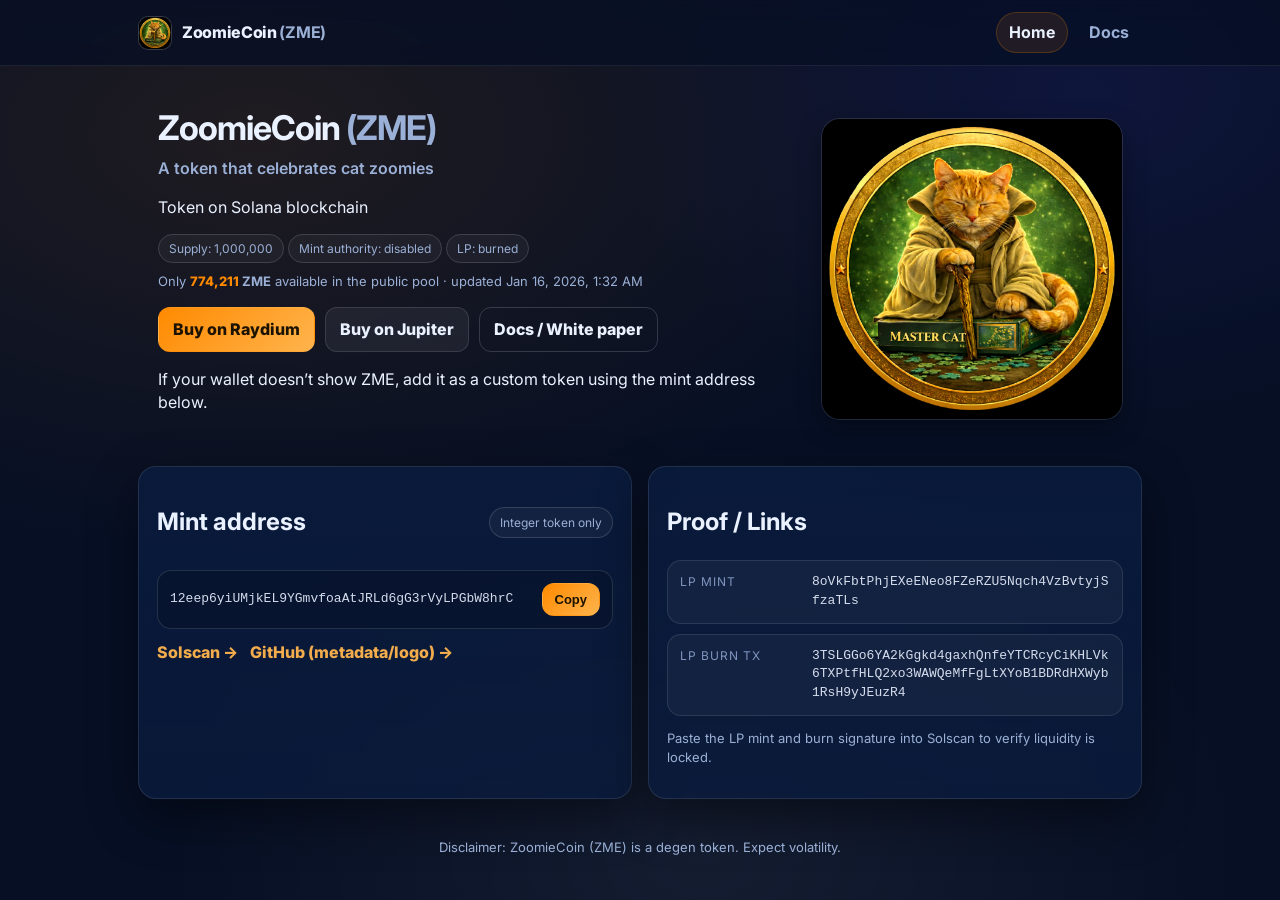
==== index.html @ 4a3ef8f7 "launch website" ====
<!doctype html>
<html lang="en">
<head>
  <meta charset="utf-8" />
  <meta name="viewport" content="width=device-width,initial-scale=1" />
  <title>ZoomieCoin (ZME)</title>
  <meta name="description" content="ZoomieCoin (ZME) — A token that celebrates cat zoomies in the world" />

  <link rel="icon" href="assets/logo.png" />
  <link rel="stylesheet" href="styles.css" />

  <link rel="preconnect" href="https://fonts.googleapis.com">
  <link rel="preconnect" href="https://fonts.gstatic.com" crossorigin>
  <link href="https://fonts.googleapis.com/css2?family=Inter:wght@400;500;600;700;800&display=swap" rel="stylesheet">
</head>

<body>
  <nav class="topnav">
    <div class="nav-inner">
      <div class="nav-left">
        <img src="assets/logo.png" alt="ZoomieCoin logo" class="nav-logo" />
        <div class="nav-title">ZoomieCoin <span class="sym">(ZME)</span></div>
      </div>
      <div class="nav-links">
        <a class="active" href="/">Home</a>
        <a href="/docs.html">Docs</a>
      </div>
    </div>
  </nav>

  <main class="wrap">
    <header class="hero">
      <div class="hero-inner">

        <!-- LEFT: text + buttons -->
        <div class="hero-left">
          <h1>ZoomieCoin <span class="muted">(ZME)</span></h1>
          <p class="tagline">A token that celebrates cat zoomies</p>
          <p class="subline">Token on Solana blockchain</p>

          <div class="pill-row">
            <span class="pill">Supply: 1,000,000</span>
            <span class="pill ok">Mint authority: disabled</span>
            <span class="pill ok">LP: burned</span>
            <p class="small">
             Only <strong><span id="poolAmt">…</span> ZME</strong> available in the public pool
            <span class="muted">· updated <span id="poolUpdated">…</span></span>
            </p>
            
          </div>

          <div class="hero-actions">
            <a class="btn primary" href="https://raydium.io/swap/" target="_blank">Buy on Raydium</a>
            <a class="btn secondary" href="https://jup.ag/swap/SOL-ZME" target="_blank">Buy on Jupiter</a>
            <a class="btn ghost" href="/docs.html">Docs / White paper</a>
          </div>

          <p class="helper">
            If your wallet doesn’t show ZME, add it as a custom token using the mint address below.
          </p>
        </div>

        <!-- RIGHT: logo -->
        <div class="hero-right">
          <img src="assets/logo.png" alt="ZoomieCoin logo" class="hero-logo">
        </div>

      </div>
    </header>


    <section class="grid2">
      <section class="card">
        <div class="section-title">
          <h2>Mint address</h2>
          <span class="pill">Integer token only</span>
        </div>

        <div class="copybox">
          <code id="mint" class="break">12eep6yiUMjkEL9YGmvfoaAtJRLd6gG3rVyLPGbW8hrC</code>
          <button class="btn small" id="copyMintBtn" type="button">Copy</button>
        </div>

        <div class="row">
          <a class="link" href="https://solscan.io/token/12eep6yiUMjkEL9YGmvfoaAtJRLd6gG3rVyLPGbW8hrC" target="_blank" rel="noreferrer">Solscan →</a>
          <a class="link" href="https://github.com/rouxpn/ZoomieCoin" target="_blank" rel="noreferrer">GitHub (metadata/logo) →</a>
        </div>
      </section>

      <section class="card">
        <h2>Proof / Links</h2>
        <ul class="kv">
          <li><span>LP mint</span><code class="break">8oVkFbtPhjEXeENeo8FZeRZU5Nqch4VzBvtyjSfzaTLs</code></li>
          <li><span>LP burn tx</span><code class="break">3TSLGGo6YA2kGgkd4gaxhQnfeYTCRcyCiKHLVk6TXPtfHLQ2xo3WAWQeMfFgLtXYoB1BDRdHXWyb1RsH9yJEuzR4</code></li>
        </ul>
        <p class="small">Paste the LP mint and burn signature into Solscan to verify liquidity is locked.</p>
      </section>
    </section>

    <footer class="footer">
      <p>Disclaimer: ZoomieCoin (ZME) is a degen token. Expect volatility.</p>
    </footer>
  </main>

  <div class="toast" id="toast">Copied!</div>

  <script>
    const mintEl = document.getElementById("mint");
    const btn = document.getElementById("copyMintBtn");
    const toast = document.getElementById("toast");

    function showToast(text){
      toast.textContent = text;
      toast.classList.add("show");
      window.clearTimeout(window.__toastTimer);
      window.__toastTimer = window.setTimeout(() => toast.classList.remove("show"), 900);
    }

    btn.addEventListener("click", async () => {
      const mint = mintEl.textContent.trim();
      try {
        await navigator.clipboard.writeText(mint);
        showToast("Mint copied");
      } catch (e) {
        showToast("Copy failed — select manually");
      }
    });
  </script>
  
<script>
  async function loadPoolBalance() {
    const amtEl = document.getElementById("poolAmt");
    const updEl = document.getElementById("poolUpdated");
    if (!amtEl || !updEl) return;

    try {
      const res = await fetch("/data/pool.json", { cache: "no-store" });
      if (!res.ok) throw new Error("HTTP " + res.status);

      const data = await res.json();

      // amount
      const n = Number(data.amount);
      amtEl.textContent = Number.isFinite(n) ? n.toLocaleString() : data.amount;

      // updated time (stored by python as UTC ISO)
      if (data.updated_utc) {
        const d = new Date(data.updated_utc);
        updEl.textContent = d.toLocaleString([], {
          year: "numeric",
          month: "short",
          day: "2-digit",
          hour: "numeric",
          minute: "2-digit"
        });
      } else {
        updEl.textContent = "—";
      }
    } catch (e) {
      console.warn("Pool balance load failed:", e);
      amtEl.textContent = "—";
      updEl.textContent = "—";
    }
  }

  loadPoolBalance();
</script>
</body>
</html>
---- styles.css ----
/* ZoomieCoin theme inspired by modern DEX dashboards (dark navy + orange accent) */

:root{
  --bg: #060f24;           /* deep navy */
  --bg2:#081734;           /* slightly lighter */
  --panel:#0a1b3d;         /* card surface */
  --panel2:#0b214b;        /* hover surface */
  --border: rgba(255,255,255,.10);
  --border2: rgba(255,255,255,.16);

  --text:#eaf1ff;
  --muted:#9bb0d6;
  --muted2:#7f95bf;

  --accent:#ff8a00;        /* orange */
  --accent2:#ffb44d;
  --ok:#22c55e;

  --shadow: 0 18px 50px rgba(0,0,0,.45);
  --radius: 18px;
  --radius2: 14px;

  --maxw: 1040px;
}

*{ box-sizing:border-box; }
html,body{ height:100%; }
body{
  margin:0;
  font-family: Inter, system-ui, -apple-system, Segoe UI, Roboto, Arial, sans-serif;
  background: radial-gradient(1200px 700px at 20% 15%, rgba(255,138,0,.10), transparent 60%),
              radial-gradient(900px 600px at 85% 10%, rgba(79,70,229,.12), transparent 55%),
              radial-gradient(900px 700px at 55% 95%, rgba(255,255,255,.06), transparent 60%),
              var(--bg);
  color: var(--text);
  line-height: 1.45;
}

/* ---------- Top nav ---------- */
.topnav{
  position: sticky;
  top: 0;
  z-index: 10;
  background: rgba(6, 15, 36, .70);
  border-bottom: 1px solid rgba(255,255,255,.08);
  backdrop-filter: blur(10px);
  -webkit-backdrop-filter: blur(10px);
}

.nav-inner{
  max-width: var(--maxw);
  margin: 0 auto;
  padding: 12px 18px;
  display:flex;
  align-items:center;
  justify-content:space-between;
  gap: 14px;
}

.nav-left{
  display:flex;
  align-items:center;
  gap: 10px;
  min-width: 220px;
}

.nav-logo{
  width: 34px;
  height: 34px;
  border-radius: 10px;
  border: 1px solid rgba(255,255,255,.12);
  background: rgba(255,255,255,.06);
}

.nav-title{
  font-weight: 800;
  letter-spacing: -0.02em;
}

.nav-title .sym{
  color: var(--muted);
  font-weight: 700;
}

.nav-links{
  display:flex;
  align-items:center;
  gap: 8px;
}

.nav-links a{
  text-decoration:none;
  color: var(--muted);
  font-weight: 700;
  padding: 8px 12px;
  border-radius: 999px;
  border: 1px solid transparent;
}

.nav-links a:hover{
  color: var(--text);
  background: rgba(255,255,255,.05);
  border-color: rgba(255,255,255,.08);
}

.nav-links a.active{
  color: var(--text);
  background: rgba(255,138,0,.10);
  border-color: rgba(255,138,0,.22);
}

/* ---------- Layout ---------- */
.wrap{
  max-width: var(--maxw);
  margin: 22px auto 44px auto;
  padding: 0 18px;
  display:grid;
  gap: 16px;
}

.card{
  background: linear-gradient(180deg, rgba(10,27,61,.88), rgba(10,27,61,.78));
  border: 1px solid var(--border);
  border-radius: var(--radius);
  box-shadow: var(--shadow);
  padding: 18px;
}

.card:hover{
  border-color: rgba(255,255,255,.14);
}

.hero{
  padding: 20px;
}

.hero-top{
  display:flex;
  justify-content:space-between;
  align-items:flex-start;
  gap: 18px;
  flex-wrap: wrap;
}

.hero h1{
  margin:0;
  font-size: 34px;
  letter-spacing: -0.03em;
  line-height: 1.15;
}

.muted{ color: var(--muted); }
.small{ font-size: 13px; color: var(--muted); }
.fine{ font-size: 12.5px; color: var(--muted2); margin-top: 8px; }

.tagline{
  margin: 10px 0 0 0;
  color: var(--muted);
  font-weight: 600;
  max-width: 65ch;
}

.badges{
  display:flex;
  gap: 8px;
  flex-wrap: wrap;
  justify-content:flex-end;
}

.badge{
  font-size: 12px;
  color: var(--muted);
  border: 1px solid rgba(255,255,255,.10);
  background: rgba(255,255,255,.04);
  padding: 8px 10px;
  border-radius: 999px;
}

.badge.ok{
  color: rgba(234,241,255,.88);
  border-color: rgba(34,197,94,.28);
  background: rgba(34,197,94,.10);
}

.hero-actions{
  display:flex;
  gap: 10px;
  flex-wrap: wrap;
  margin-top: 16px;
}

/* ---------- Buttons ---------- */
.btn, .iconbtn{
  display:inline-flex;
  align-items:center;
  justify-content:center;
  gap: 8px;
  padding: 10px 14px;
  border-radius: 12px;
  border: 1px solid transparent;
  text-decoration:none;
  font-weight: 800;
  cursor: pointer;
  user-select: none;
}

.btn{
  background: linear-gradient(135deg, var(--accent), var(--accent2));
  color: #1b1200;
}

.btn:hover{
  filter: brightness(1.02);
  transform: translateY(-1px);
}

.btn:active{ transform: translateY(0px); }

.btn.secondary{
  background: rgba(255,255,255,.06);
  border-color: rgba(255,255,255,.12);
  color: var(--text);
}

.btn.secondary:hover{
  background: rgba(255,255,255,.09);
}

.btn.ghost{
  background: transparent;
  border-color: rgba(255,255,255,.16);
  color: var(--text);
}

.btn.small{
  padding: 8px 12px;
  font-size: 13px;
}

a.link{
  color: rgba(255,180,77,.95);
  font-weight: 800;
  text-decoration: none;
}
a.link:hover{ text-decoration: underline; }

/* ---------- Grid ---------- */
.grid2{
  display:grid;
  grid-template-columns: 1fr 1fr;
  gap: 16px;
}

.section-title{
  display:flex;
  align-items:center;
  justify-content:space-between;
  gap: 10px;
  flex-wrap: wrap;
}

.pill{
  font-size: 12px;
  color: var(--muted);
  border: 1px solid rgba(255,255,255,.14);
  padding: 6px 10px;
  border-radius: 999px;
  background: rgba(255,255,255,.04);
}

/* ---------- Mint copy box ---------- */
.copybox{
  display:flex;
  align-items:center;
  justify-content:space-between;
  gap: 10px;
  border: 1px solid rgba(255,255,255,.12);
  background: rgba(0,0,0,.16);
  border-radius: var(--radius2);
  padding: 12px;
  margin: 10px 0 8px 0;
}

code, .mono{
  font-family: ui-monospace, SFMono-Regular, Menlo, Monaco, Consolas, "Liberation Mono", "Courier New", monospace;
  font-size: 13px;
  color: rgba(234,241,255,.90);
}

.break{ word-break: break-all; }

.row{
  display:flex;
  gap: 12px;
  flex-wrap: wrap;
  margin-top: 12px;
}

/* ---------- KV list ---------- */
.kv{
  list-style:none;
  padding: 0;
  margin: 0;
  display:grid;
  gap: 10px;
}

.kv li{
  display:grid;
  grid-template-columns: 120px 1fr;
  gap: 12px;
  padding: 12px;
  border-radius: 14px;
  border: 1px solid rgba(255,255,255,.10);
  background: rgba(255,255,255,.04);
}

.kv li span{
  color: var(--muted2);
  font-size: 12px;
  text-transform: uppercase;
  letter-spacing: .08em;
}

/* ---------- PDF ---------- */
.pdf-frame{
  border: 1px solid rgba(255,255,255,.10);
  border-radius: 14px;
  overflow: hidden;
  background: rgba(0,0,0,.18);
}

.pdf-frame iframe{
  width: 100%;
  height: 78vh;
  border: 0;
  display: block;
}

/* ---------- Footer ---------- */
.footer{
  text-align:center;
  padding: 10px 0 0 0;
  color: var(--muted);
  font-size: 13px;
}

/* ---------- Toast ---------- */
.toast{
  position: fixed;
  left: 50%;
  bottom: 18px;
  transform: translateX(-50%);
  background: rgba(10,27,61,.92);
  border: 1px solid rgba(255,255,255,.12);
  color: var(--text);
  padding: 10px 12px;
  border-radius: 999px;
  box-shadow: 0 16px 40px rgba(0,0,0,.45);
  font-weight: 800;
  opacity: 0;
  pointer-events: none;
  transition: opacity .18s ease, transform .18s ease;
}
.toast.show{
  opacity: 1;
  transform: translateX(-50%) translateY(-2px);
}

/* Mobile */
@media (max-width: 860px){
  .grid2{ grid-template-columns: 1fr; }
  .kv li{ grid-template-columns: 1fr; }
  .hero h1{ font-size: 30px; }
}

/* ================================
   HERO LAYOUT (desktop)
================================ */
.hero-inner {
  display: grid;
  grid-template-columns: 1fr auto;
  align-items: center;
  gap: 24px;
}

.hero-left {
  max-width: 680px;
}

.hero-right {
  display: flex;
  align-items: center;
  justify-content: center;
}

/* HERO LOGO (desktop size) */
.hero-logo {
  width: 300px;            /* change this (64–96) if you want */
  max-width: 300px;
  height: auto;
  display: block;
  border-radius: 18px;
  background: rgba(255,255,255,0.04);
  box-shadow:
    0 0 0 1px rgba(255,255,255,0.12),
    0 8px 24px rgba(0,0,0,0.35);
}

/* ================================
   MOBILE POLISH
================================ */
@media (max-width: 900px) {

  /* Overall spacing */
  .wrap { padding: 0 14px; }

  /* Nav wraps cleanly */
  .nav-inner {
    flex-wrap: wrap;
    gap: 10px;
  }

  .nav-left {
    min-width: unset;
  }

  .nav-links {
    width: 100%;
    justify-content: flex-start;
  }

  /* Hero stacks */
  .hero-inner {
    grid-template-columns: 1fr;
    gap: 14px;
  }

  .hero-right {
    justify-content: flex-start;
  }

  .hero h1 {
    font-size: 28px;
  }

  /* Logo smaller on mobile */
  .hero-logo {
    width: 260px;
    max-width: 260px;
    margin-top: 10px;
  }

  /* Badges/pills align left */
  .badges, .pill-row {
    justify-content: flex-start;
  }

  /* Buttons become full-width */
  .hero-actions .btn {
    width: 100%;
    justify-content: center;
  }

  /* Copy box stacks */
  .copybox {
    flex-direction: column;
    align-items: stretch;
    gap: 10px;
  }

  .copybox code {
    width: 100%;
    overflow-x: auto;
    display: block;
  }

  .copybox .btn,
  .copybox .iconbtn {
    width: 100%;
  }

  /* KV list becomes single column */
  .kv li {
    grid-template-columns: 1fr;
  }
}

#poolAmt {
  color: var(--accent);
  font-weight: 800;
}
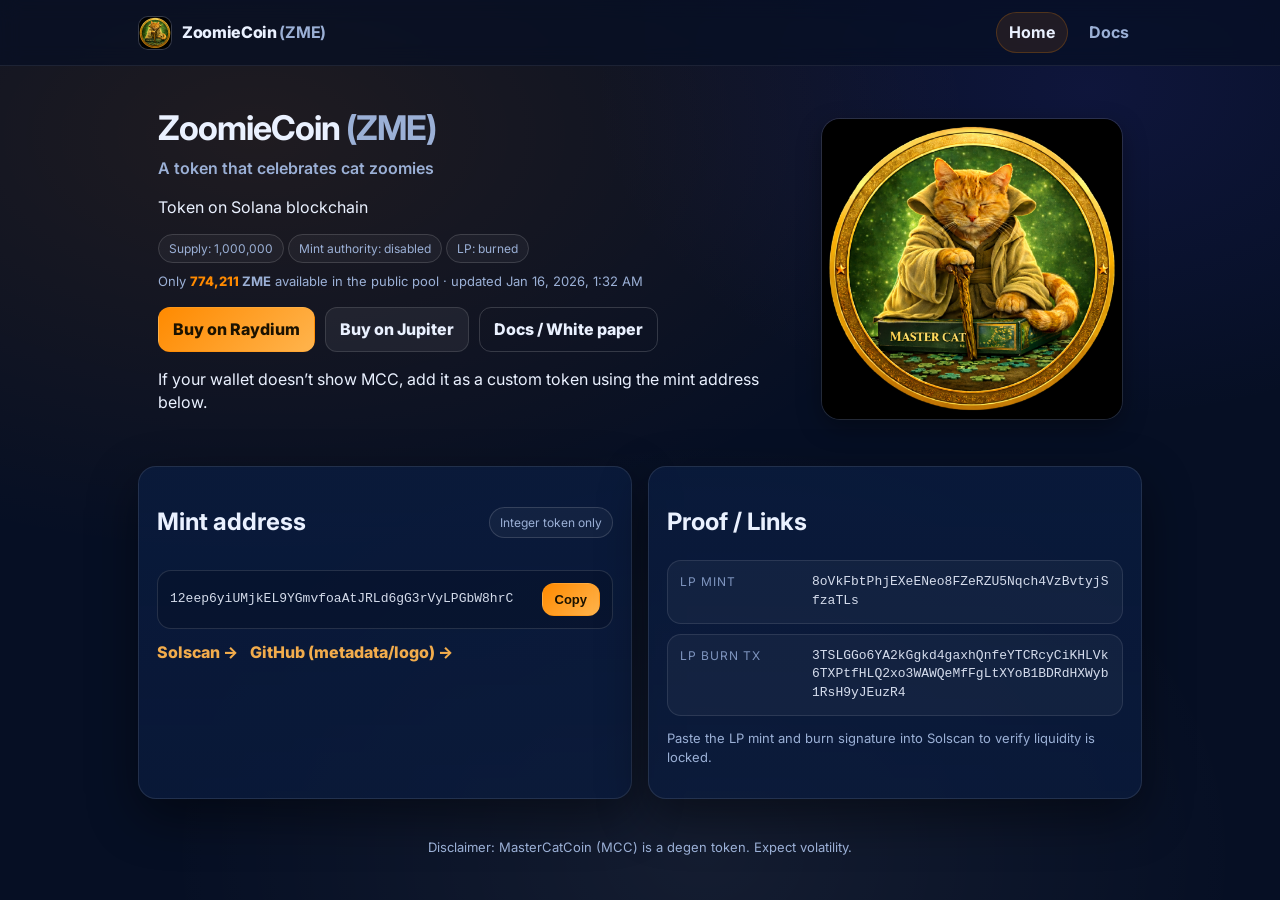
==== commit 1ceb08e6: "updated website from ZME to MCC" ====
--- a/index.html
+++ b/index.html
@@ -3,8 +3,8 @@
 <head>
   <meta charset="utf-8" />
   <meta name="viewport" content="width=device-width,initial-scale=1" />
-  <title>ZoomieCoin (ZME)</title>
-  <meta name="description" content="ZoomieCoin (ZME) — A token that celebrates cat zoomies in the world" />
+  <title>MasterCatCoin (MCC)</title>
+  <meta name="description" content="MasterCatCoin (MCC) — A token designed by and for lengendary cats" />
 
   <link rel="icon" href="assets/logo.png" />
   <link rel="stylesheet" href="styles.css" />
@@ -18,7 +18,7 @@
   <nav class="topnav">
     <div class="nav-inner">
       <div class="nav-left">
-        <img src="assets/logo.png" alt="ZoomieCoin logo" class="nav-logo" />
+        <img src="assets/logo.png" alt="MasterCatCoin logo" class="nav-logo" />
         <div class="nav-title">ZoomieCoin <span class="sym">(ZME)</span></div>
       </div>
       <div class="nav-links">
@@ -56,13 +56,13 @@
           </div>
 
           <p class="helper">
-            If your wallet doesn’t show ZME, add it as a custom token using the mint address below.
+            If your wallet doesn’t show MCC, add it as a custom token using the mint address below.
           </p>
         </div>
 
         <!-- RIGHT: logo -->
         <div class="hero-right">
-          <img src="assets/logo.png" alt="ZoomieCoin logo" class="hero-logo">
+          <img src="assets/logo.png" alt="MasterCatCoin logo" class="hero-logo">
         </div>
 
       </div>
@@ -98,7 +98,7 @@
     </section>
 
     <footer class="footer">
-      <p>Disclaimer: ZoomieCoin (ZME) is a degen token. Expect volatility.</p>
+      <p>Disclaimer: MasterCatCoin (MCC) is a degen token. Expect volatility.</p>
     </footer>
   </main>
 
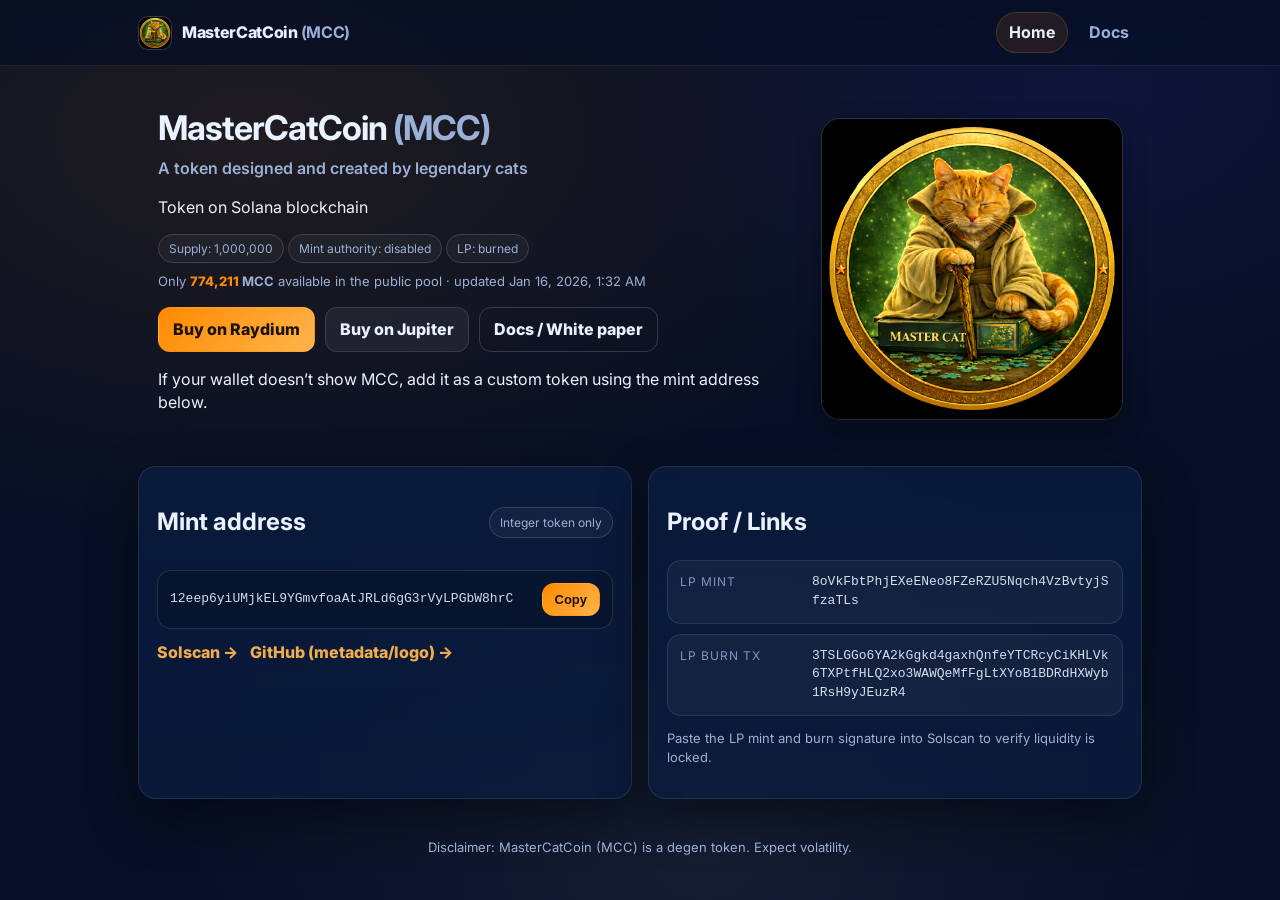
==== commit cb6faa57: "cleanup more ZME leftover" ====
--- a/index.html
+++ b/index.html
@@ -19,7 +19,7 @@
     <div class="nav-inner">
       <div class="nav-left">
         <img src="assets/logo.png" alt="MasterCatCoin logo" class="nav-logo" />
-        <div class="nav-title">ZoomieCoin <span class="sym">(ZME)</span></div>
+        <div class="nav-title">MasterCatCoin <span class="sym">(MCC)</span></div>
       </div>
       <div class="nav-links">
         <a class="active" href="/">Home</a>
@@ -34,8 +34,8 @@
 
         <!-- LEFT: text + buttons -->
         <div class="hero-left">
-          <h1>ZoomieCoin <span class="muted">(ZME)</span></h1>
-          <p class="tagline">A token that celebrates cat zoomies</p>
+          <h1>MasterCatCoin <span class="muted">(MCC)</span></h1>
+          <p class="tagline">A token designed and created by legendary cats</p>
           <p class="subline">Token on Solana blockchain</p>
 
           <div class="pill-row">
@@ -43,7 +43,7 @@
             <span class="pill ok">Mint authority: disabled</span>
             <span class="pill ok">LP: burned</span>
             <p class="small">
-             Only <strong><span id="poolAmt">…</span> ZME</strong> available in the public pool
+             Only <strong><span id="poolAmt">…</span> MCC</strong> available in the public pool
             <span class="muted">· updated <span id="poolUpdated">…</span></span>
             </p>
             
@@ -51,7 +51,7 @@
 
           <div class="hero-actions">
             <a class="btn primary" href="https://raydium.io/swap/" target="_blank">Buy on Raydium</a>
-            <a class="btn secondary" href="https://jup.ag/swap/SOL-ZME" target="_blank">Buy on Jupiter</a>
+            <a class="btn secondary" href="https://jup.ag/swap/SOL-MCC" target="_blank">Buy on Jupiter</a>
             <a class="btn ghost" href="/docs.html">Docs / White paper</a>
           </div>
 
